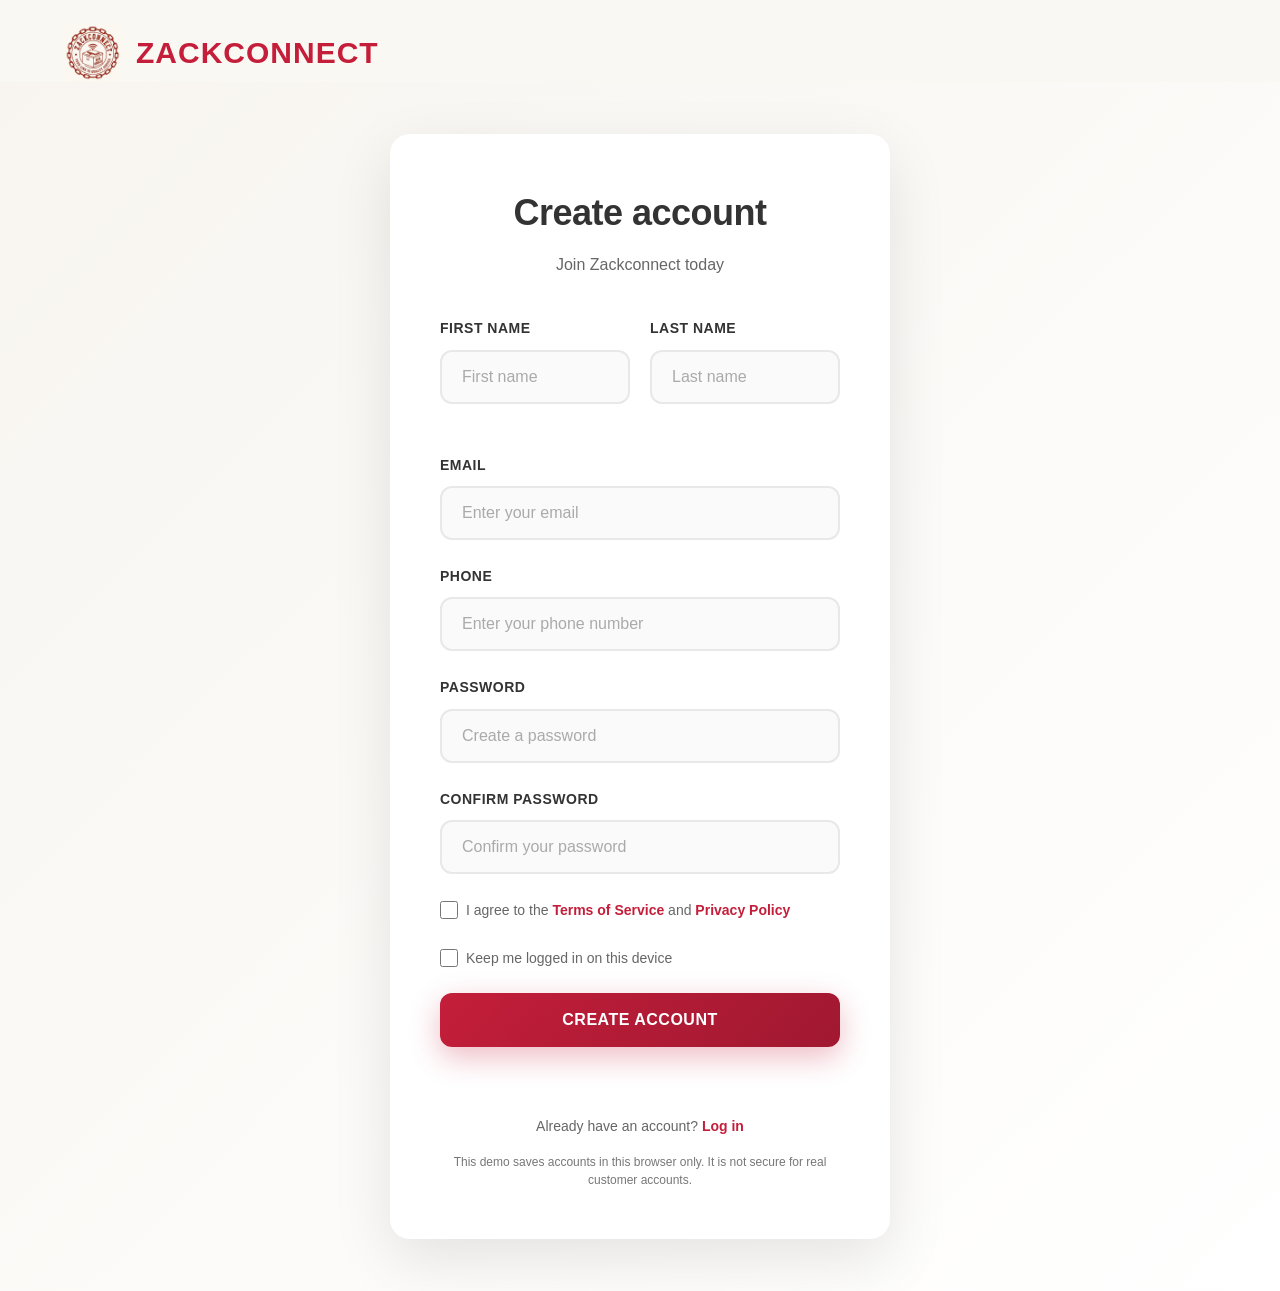
==== admin.html @ a855adfd "first commit" ====
<!DOCTYPE html>
<html lang="en">

<head>
    <meta charset="UTF-8">
    <meta name="viewport" content="width=device-width, initial-scale=1.0">
    <title>Admin - Zackconnect</title>
    <link rel="stylesheet" href="style.css">
</head>

<body>
    <!-- Navigation -->
    <nav class="navbar">
        <div class="nav-container">
            <div class="logo">
                <img src="images/logo.png" alt="Zackconnect Logo" class="logo-image">
                <span class="logo-text">ZACKCONNECT</span>
            </div>
            <ul class="nav-links">
                <li><a href="index.html">Home</a></li>
                <li><a href="software.html">Software</a></li>
                <li><a href="car-import.html">Car Import</a></li>
                <li><a href="data-bundels.html">Data Bundles</a></li>
                <li><a href="bajaj.html">Bajaj Tricycles</a></li>
                <li><a href="login.html?return=admin.html" class="nav-auth-link">Log in</a></li>
            </ul>
        </div>
    </nav>

    <!-- Admin Hero Section -->
    <section class="admin-hero">
        <div class="container">
            <p class="admin-category">ADMIN DASHBOARD</p>
            <h1 class="admin-title">Welcome back</h1>
            <p class="admin-description">Manage your enquiries, orders, and services.</p>
        </div>
    </section>

    <!-- Stats Section -->
    <section class="admin-stats-section">
        <div class="container">
            <div class="stats-grid">
                <div class="stat-card">
                    <div class="stat-icon">📧</div>
                    <div class="stat-info">
                        <h3 class="stat-number" id="newEnquiriesCount">0</h3>
                        <p class="stat-label">New Enquiries</p>
                    </div>
                </div>
                <div class="stat-card">
                    <div class="stat-icon">📦</div>
                    <div class="stat-info">
                        <h3 class="stat-number">156</h3>
                        <p class="stat-label">Total Orders</p>
                    </div>
                </div>
                <div class="stat-card">
                    <div class="stat-icon">💰</div>
                    <div class="stat-info">
                        <h3 class="stat-number">GH¢ 45,200</h3>
                        <p class="stat-label">Revenue</p>
                    </div>
                </div>
                <div class="stat-card">
                    <div class="stat-icon">⭐</div>
                    <div class="stat-info">
                        <h3 class="stat-number">4.8</h3>
                        <p class="stat-label">Rating</p>
                    </div>
                </div>
            </div>
        </div>
    </section>

    <!-- Recent Enquiries Section -->
    <section class="admin-enquiries-section">
        <div class="container">
            <h2 class="admin-section-title">Recent Enquiries</h2>
            <div class="enquiries-table">
                <div class="table-header">
                    <div class="table-cell">Name</div>
                    <div class="table-cell">Contact</div>
                    <div class="table-cell">Service</div>
                    <div class="table-cell">Message</div>
                    <div class="table-cell">Status</div>
                    <div class="table-cell">Date</div>
                    <div class="table-cell">Action</div>
                </div>
                <div id="adminEnquiriesList"></div>
            </div>
        </div>
    </section>

    <section class="admin-catalog-section">
        <div class="container">
            <h2 class="admin-section-title">Manage data bundles</h2>
            <p class="admin-catalog-description">Set a price for an existing bundle or add a bundle for another network or size. Changes update the Data Bundles page in this browser; keep both pages on the same site address.</p>
            <form class="admin-catalog-form" id="bundleAdminForm">
                <input type="hidden" id="bundleAdminId">
                <label>
                    Network
                    <select id="bundleAdminNetwork" required>
                        <option value="MTN">MTN</option>
                        <option value="TELECEL">TELECEL</option>
                        <option value="AIRTELTIGO">AIRTELTIGO</option>
                        <option value="AFA REG.">AFA REG.</option>
                    </select>
                </label>
                <label>
                    Bundle size
                    <input id="bundleAdminSize" type="text" placeholder="e.g. 5GB" required>
                </label>
                <label>
                    Price (GH¢)
                    <input id="bundleAdminPrice" type="number" min="0.01" step="0.01" placeholder="e.g. 25.00" required>
                </label>
                <label>
                    Validity
                    <input id="bundleAdminValidity" type="text" value="No-Expiry" required>
                </label>
                <div class="admin-form-actions">
                    <button class="action-button" type="submit">Save bundle</button>
                    <button class="admin-cancel-button hidden" id="bundleAdminCancel" type="button">Cancel edit</button>
                </div>
            </form>
            <p class="admin-catalog-status" id="bundleAdminStatus" aria-live="polite"></p>
            <div class="admin-catalog-list" id="bundleAdminList"></div>
        </div>
    </section>

    <section class="admin-catalog-section">
        <div class="container">
            <h2 class="admin-section-title">Manage cars</h2>
            <p class="admin-catalog-description">Add vehicles with their specifications. Changes update the Car Import page in this browser; keep both pages on the same site address.</p>
            <form class="admin-catalog-form car-admin-form" id="carAdminForm">
                <input type="hidden" id="carAdminId">
                <label>
                    Vehicle name
                    <input id="carAdminName" type="text" placeholder="e.g. Toyota Camry 2024" required>
                </label>
                <label>
                    Price
                    <input id="carAdminPrice" type="text" placeholder="e.g. $25,000" required>
                </label>
                <label>
                    Condition
                    <select id="carAdminCondition" required>
                        <option value="New">New</option>
                        <option value="Used">Used</option>
                    </select>
                </label>
                <label>
                    Transmission
                    <input id="carAdminTransmission" type="text" placeholder="e.g. Automatic" required>
                </label>
                <label>
                    Engine
                    <input id="carAdminEngine" type="text" placeholder="e.g. 2.5L" required>
                </label>
                <label>
                    Mileage
                    <input id="carAdminMileage" type="text" placeholder="e.g. 12,000 km">
                </label>
                <label>
                    Color
                    <input id="carAdminColor" type="text" placeholder="e.g. Silver">
                </label>
                <label>
                    Image URL (optional)
                    <input id="carAdminImage" type="url" placeholder="https://example.com/car.jpg">
                </label>
                <label>
                    Upload car photo (optional)
                    <input id="carAdminPhotoFile" type="file" accept="image/*">
                </label>
                <label>
                    Upload car videos (optional)
                    <input id="carAdminVideoFiles" type="file" accept="video/*" multiple>
                </label>
                <label class="admin-form-wide">
                    Additional specifications
                    <textarea id="carAdminDescription" rows="3" placeholder="Trim, drivetrain, features, or other details"></textarea>
                </label>
                <div class="admin-form-actions admin-form-wide">
                    <button class="action-button" type="submit">Save car</button>
                    <button class="admin-cancel-button hidden" id="carAdminCancel" type="button">Cancel edit</button>
                </div>
            </form>
            <p class="admin-catalog-status" id="carAdminStatus" aria-live="polite"></p>
            <div class="admin-catalog-list" id="carAdminList"></div>
        </div>
    </section>

    <section class="admin-catalog-section">
        <div class="container">
            <h2 class="admin-section-title">Manage tricycles</h2>
            <p class="admin-catalog-description">Add tricycles with photos and videos. Changes update the Bajaj Tricycles page in this browser; keep both pages on the same site address.</p>
            <form class="admin-catalog-form car-admin-form" id="tricycleAdminForm">
                <input type="hidden" id="tricycleAdminId">
                <label>
                    Tricycle name
                    <input id="tricycleAdminName" type="text" placeholder="e.g. Bajaj RE Passenger Tricycle" required>
                </label>
                <label>
                    Price
                    <input id="tricycleAdminPrice" type="text" placeholder="e.g. GHC 42,000" required>
                </label>
                <label>
                    Condition
                    <select id="tricycleAdminCondition" required>
                        <option value="New">New</option>
                        <option value="Used">Used</option>
                    </select>
                </label>
                <label>
                    Year
                    <input id="tricycleAdminYear" type="text" placeholder="e.g. 2025" required>
                </label>
                <label class="admin-form-wide">
                    Description / specifications
                    <textarea id="tricycleAdminDescription" rows="3" placeholder="Seats, engine, condition, or other details" required></textarea>
                </label>
                <label>
                    Photo URL (optional)
                    <input id="tricycleAdminImage" type="url" placeholder="https://example.com/tricycle.jpg">
                </label>
                <label>
                    Upload tricycle photo (optional)
                    <input id="tricycleAdminPhotoFile" type="file" accept="image/*">
                </label>
                <label>
                    Upload tricycle videos (optional)
                    <input id="tricycleAdminVideoFiles" type="file" accept="video/*" multiple>
                </label>
                <div class="admin-form-actions admin-form-wide">
                    <button class="action-button" type="submit">Save tricycle</button>
                    <button class="admin-cancel-button hidden" id="tricycleAdminCancel" type="button">Cancel edit</button>
                </div>
            </form>
            <p class="admin-catalog-status" id="tricycleAdminStatus" aria-live="polite"></p>
            <div class="admin-catalog-list" id="tricycleAdminList"></div>
        </div>
    </section>

    <!-- Quick Actions Section -->
    <section class="admin-actions-section">
        <div class="container">
            <h2 class="admin-section-title">Quick Actions</h2>
            <div class="actions-grid">
                <button class="action-card">
                    <span class="action-icon">➕</span>
                    <span class="action-label">Add New Service</span>
                </button>
                <button class="action-card">
                    <span class="action-icon">📊</span>
                    <span class="action-label">View Reports</span>
                </button>
                <button class="action-card">
                    <span class="action-icon">⚙️</span>
                    <span class="action-label">Settings</span>
                </button>
                <button class="action-card">
                    <span class="action-icon">👥</span>
                    <span class="action-label">Manage Users</span>
                </button>
            </div>
        </div>
    </section>

    <!-- Footer -->
    <footer class="footer">
        <div class="container">
            <div class="footer-simple">
                <div class="footer-brand">
                    <span class="logo-text">ZACKCONNECT</span>
                    <p class="footer-tagline">Your link to quality service</p>
                </div>
                <div class="footer-actions">
                    <a href="enquire.html" class="footer-link">Enquire</a>
                </div>
            </div>
        </div>
    </footer>

    <script src="script.js"></script>
</body>

</html>
---- style.css ----
/* Reset and Base Styles */
* {
    margin: 0;
    padding: 0;
    box-sizing: border-box;
}

body {
    font-family: 'Segoe UI', Tahoma, Geneva, Verdana, sans-serif;
    line-height: 1.6;
    color: #333;
    background-color: #faf8f2;
}

.container {
    max-width: 1200px;
    margin: 0 auto;
    padding: 0 20px;
}

/* Navigation */
.navbar {
    background-color: rgba(255, 255, 255, 0.97);
    border-bottom: 1px solid rgba(61, 41, 20, 0.1);
    box-shadow: 0 6px 24px rgba(32, 24, 18, 0.08);
    position: sticky;
    top: 0;
    z-index: 1000;
    backdrop-filter: blur(14px);
}

.nav-container {
    max-width: 1200px;
    margin: 0 auto;
    padding: 12px 20px;
    display: flex;
    justify-content: space-between;
    gap: 24px;
    align-items: center;
}

.logo {
    display: flex;
    align-items: center;
    gap: 15px;
}

.logo-image {
    width: 35px;
    height: 35px;
    object-fit: contain;
}

.logo-text {
    font-size: 24px;
    font-weight: bold;
    color: #c41e3a;
    letter-spacing: 1px;
}

.nav-links {
    display: flex;
    list-style: none;
    gap: 8px;
    align-items: center;
}

.nav-links a {
    display: inline-flex;
    min-height: 42px;
    align-items: center;
    justify-content: center;
    padding: 0 13px;
    border-radius: 999px;
    text-decoration: none;
    color: #514940;
    font-weight: 500;
    white-space: nowrap;
    transition: color 0.2s ease, background-color 0.2s ease, transform 0.2s ease;
}

.nav-links a:hover {
    color: #c41e3a;
    background-color: rgba(196, 30, 58, 0.08);
}

.nav-links a:focus-visible {
    outline: 3px solid rgba(196, 30, 58, 0.35);
    outline-offset: 2px;
}

.nav-links .active {
    color: #a01830;
    background-color: rgba(196, 30, 58, 0.1);
    font-weight: 700;
}

.nav-links .nav-auth-link {
    min-width: 92px;
    color: #fff;
    background-color: #c41e3a;
    font-weight: 700;
    box-shadow: 0 5px 14px rgba(196, 30, 58, 0.2);
}

.nav-links .nav-auth-link:hover {
    color: #fff;
    background-color: #a01830;
    transform: translateY(-1px);
}

.hamburger {
    display: none;
    width: 44px;
    height: 44px;
    flex: 0 0 44px;
    flex-direction: column;
    align-items: center;
    justify-content: center;
    gap: 5px;
    border: 1px solid rgba(61, 41, 20, 0.14);
    border-radius: 12px;
    background-color: #fff;
    cursor: pointer;
}

.hamburger span {
    width: 20px;
    height: 2px;
    border-radius: 2px;
    background-color: #c41e3a;
    transition: transform 0.2s ease, opacity 0.2s ease;
}

.hamburger:hover {
    background-color: #faf5f2;
}

.hamburger:focus-visible {
    outline: 3px solid rgba(196, 30, 58, 0.35);
    outline-offset: 2px;
}

/* Hero Section */
.hero {
    position: relative;
    overflow: hidden;
    background: transparent;
    padding: 80px 20px;
    min-height: 80vh;
    display: flex;
    align-items: center;
}

.hero::before {
    position: absolute;
    z-index: 1;
    inset: 0;
    background: linear-gradient(90deg, rgba(8, 12, 20, 0.84) 0%, rgba(8, 12, 20, 0.7) 48%, rgba(8, 12, 20, 0.28) 100%);
    content: "";
    pointer-events: none;
}

.hero-video-background {
    position: absolute;
    z-index: 0;
    inset: 0;
    overflow: hidden;
    pointer-events: none;
}

.hero-video-background video {
    display: block;
    width: 100%;
    height: 100%;
    object-fit: cover;
}

.hero .aura-layer-1,
.hero .aura-layer-2 {
    position: absolute;
    inset: 0;
    transform: translateZ(0);
    will-change: transform;
    pointer-events: none;
}

.hero .aura-layer-1 {
    background: conic-gradient(from 180deg at 50% 60%, #f43f5e, #f59e0b, #10b981, #3b82f6, #8b5cf6, #ec4899, #f43f5e);
    mix-blend-mode: multiply;
    filter: blur(200px);
}

.hero .aura-layer-2 {
    background: radial-gradient(circle at 50% 50%, rgba(255, 255, 255, 0.8) 0%, transparent 60%);
    mix-blend-mode: multiply;
    filter: blur(100px);
}

.hero-container {
    position: relative;
    z-index: 2;
    width: 100%;
    max-width: 1200px;
    margin: 0 auto;
    display: flex;
    justify-content: flex-start;
    align-items: center;
    gap: 0;
}

.hero-content {
    flex: 0 1 660px;
    width: 100%;
    max-width: 660px;
    padding: 8px 0;
    text-align: left;
}

.hero-subtitle {
    font-size: 14px;
    font-weight: 800;
    letter-spacing: 2px;
    color: #fff;
    margin-bottom: 20px;
    text-transform: uppercase;
    text-shadow: 0 2px 8px rgba(0, 0, 0, 0.9);
}

.hero-title {
    font-size: 56px;
    font-weight: bold;
    line-height: 1.2;
    margin-bottom: 25px;
    color: #fff;
    text-shadow: 0 3px 16px rgba(0, 0, 0, 0.9);
}

.hero-title .highlight {
    color: #ffe082;
}

.hero-description {
    font-size: 18px;
    color: #fff;
    font-weight: 500;
    margin-bottom: 35px;
    line-height: 1.8;
    text-shadow: 0 2px 10px rgba(0, 0, 0, 0.95);
}

.hero-buttons {
    display: flex;
    gap: 20px;
}

.btn-primary,
.btn-secondary {
    display: inline-flex;
    align-items: center;
    justify-content: center;
    text-decoration: none;
    line-height: 1.2;
}

.btn-primary {
    background-color: #c41e3a;
    color: #fff;
    border: none;
    padding: 15px 35px;
    font-size: 16px;
    font-weight: 600;
    border-radius: 5px;
    cursor: pointer;
    transition: background-color 0.3s ease;
}

.btn-primary:hover {
    background-color: #a01830;
}

.btn-secondary {
    background-color: #fff;
    color: #c41e3a;
    border: 2px solid #c41e3a;
    padding: 15px 35px;
    font-size: 16px;
    font-weight: 600;
    border-radius: 5px;
    cursor: pointer;
    transition: all 0.3s ease;
}

.btn-secondary:hover {
    background-color: #c41e3a;
    color: #fff;
}

/* Services Section */
.services {
    background-color: #fff;
    padding: 100px 20px;
}

.section-title {
    font-size: 42px;
    font-weight: bold;
    text-align: center;
    margin-bottom: 60px;
    color: #333;
}

.services-grid {
    display: grid;
    grid-template-columns: repeat(auto-fit, minmax(250px, 1fr));
    gap: 30px;
    max-width: 1200px;
    margin: 0 auto;
}

.service-card {
    background-color: #f8f5f0;
    padding: 40px 30px;
    border-radius: 10px;
    transition: all 0.3s ease;
    cursor: pointer;
}

.service-card:hover {
    background-color: #fff;
    transform: translateY(-5px);
    box-shadow: 0 10px 30px rgba(196, 30, 58, 0.2);
}

.service-number {
    font-size: 48px;
    font-weight: bold;
    color: #c41e3a;
    opacity: 0.3;
    margin-bottom: 20px;
}

.service-card h3 {
    font-size: 24px;
    margin-bottom: 15px;
    color: #333;
}

.service-card p {
    color: #666;
    line-height: 1.8;
    margin-bottom: 25px;
}

.explore-link {
    color: #c41e3a;
    text-decoration: none;
    font-weight: 600;
    transition: color 0.3s ease;
}

.explore-link:hover {
    color: #a01830;
}

/* Testimonials Section */
.testimonials {
    background-color: #3d2914;
    padding: 100px 20px;
    color: #fff;
}

.testimonials .section-title {
    color: #fff;
}

.testimonials-grid {
    display: grid;
    grid-template-columns: repeat(auto-fit, minmax(280px, 1fr));
    gap: 30px;
    max-width: 1200px;
    margin: 0 auto;
}

.testimonial-card {
    background-color: rgba(255, 255, 255, 0.1);
    padding: 30px;
    border-radius: 10px;
    backdrop-filter: blur(10px);
}

.testimonial-header {
    display: flex;
    align-items: center;
    gap: 15px;
    margin-bottom: 15px;
}

.avatar {
    width: 50px;
    height: 50px;
    background-color: #c41e3a;
    border-radius: 50%;
    display: flex;
    align-items: center;
    justify-content: center;
    color: #fff;
    font-size: 20px;
    font-weight: bold;
}

.testimonial-info {
    display: flex;
    flex-direction: column;
}

.testimonial-name {
    font-weight: 600;
    font-size: 16px;
    margin: 0;
    color: #fff;
}

.testimonial-time {
    font-size: 14px;
    color: #999;
    margin: 0;
}

.stars {
    margin-bottom: 15px;
}

.star {
    color: #ffd700;
    font-size: 18px;
    margin-right: 2px;
}

.testimonial-quote {
    font-size: 15px;
    line-height: 1.6;
    margin: 0;
    color: #fff;
}

/* Call to Action Section */
.call-to-action {
    background-color: #f8f5f0;
    padding: 80px 20px;
    text-align: center;
}

.cta-title {
    font-size: 42px;
    font-weight: bold;
    color: #333;
    margin-bottom: 15px;
}

.cta-subtitle {
    font-size: 18px;
    color: #666;
    margin-bottom: 30px;
    max-width: 600px;
    margin-left: auto;
    margin-right: auto;
}

.cta-button {
    display: inline-flex;
    align-items: center;
    justify-content: center;
    background-color: #c41e3a;
    color: #fff;
    border: none;
    padding: 15px 40px;
    font-size: 16px;
    font-weight: 600;
    border-radius: 5px;
    cursor: pointer;
    transition: background-color 0.3s ease;
    text-decoration: none;
}

.cta-button:hover {
    background-color: #a01830;
}

/* Software Page Styles */
.software-hero {
    background-color: #f8f5f0;
    padding: 120px 20px 80px;
    text-align: center;
}

.software-category {
    font-size: 14px;
    letter-spacing: 2px;
    color: #c41e3a;
    margin-bottom: 20px;
    text-transform: uppercase;
    font-weight: 600;
}

.software-title {
    font-size: 56px;
    font-weight: bold;
    line-height: 1.2;
    margin-bottom: 25px;
    color: #333;
}

.software-description {
    font-size: 18px;
    color: #666;
    max-width: 700px;
    margin: 0 auto;
    line-height: 1.8;
}

.software-features {
    background-color: #fff;
    padding: 100px 20px;
}

.feature-grid {
    display: grid;
    grid-template-columns: repeat(auto-fit, minmax(250px, 1fr));
    gap: 30px;
    max-width: 1200px;
    margin: 0 auto;
}

.feature-card {
    background-color: #f8f5f0;
    padding: 40px 30px;
    border-radius: 10px;
    transition: all 0.3s ease;
    cursor: pointer;
}

.feature-card:hover {
    background-color: #fff;
    transform: translateY(-5px);
    box-shadow: 0 10px 30px rgba(196, 30, 58, 0.2);
}

.feature-card h3 {
    font-size: 24px;
    margin-bottom: 15px;
    color: #333;
}

.feature-card p {
    color: #666;
    line-height: 1.8;
}

.software-cta {
    background-color: #f8f5f0;
    padding: 80px 20px;
    text-align: center;
}

.software-cta-button {
    background-color: #c41e3a;
    color: #fff;
    border: none;
    padding: 18px 50px;
    font-size: 18px;
    font-weight: 600;
    border-radius: 5px;
    cursor: pointer;
    transition: background-color 0.3s ease;
}

.software-cta-button:hover {
    background-color: #a01830;
}

.footer-simple {
    display: flex;
    justify-content: space-between;
    align-items: center;
    padding: 40px 0;
}

.footer-brand {
    display: flex;
    flex-direction: column;
}

.footer-tagline {
    color: #999;
    margin-top: 5px;
    font-size: 14px;
}

.footer-actions {
    display: flex;
    gap: 30px;
}

.footer-link {
    color: #fff;
    text-decoration: none;
    font-weight: 500;
    transition: color 0.3s ease;
}

.footer-link:hover {
    color: #c41e3a;
}

/* Car Import Page Styles */
.car-hero {
    background-color: #f8f5f0;
    padding: 120px 20px 60px;
    text-align: center;
}

.car-category {
    font-size: 14px;
    letter-spacing: 2px;
    color: #c41e3a;
    margin-bottom: 20px;
    text-transform: uppercase;
    font-weight: 600;
}

.car-title {
    font-size: 56px;
    font-weight: bold;
    line-height: 1.2;
    margin-bottom: 25px;
    color: #333;
}

.car-filters {
    background-color: #fff;
    padding: 30px 20px;
    border-bottom: 1px solid #e0e0e0;
}

.filter-buttons {
    display: flex;
    justify-content: center;
    gap: 15px;
    max-width: 1200px;
    margin: 0 auto;
}

.filter-button {
    background-color: #f8f5f0;
    color: #333;
    border: none;
    padding: 12px 30px;
    font-size: 16px;
    font-weight: 500;
    border-radius: 5px;
    cursor: pointer;
    transition: all 0.3s ease;
}

.filter-button:hover,
.filter-button.active {
    background-color: #c41e3a;
    color: #fff;
}

.car-grid-section {
    background-color: #fff;
    padding: 60px 20px;
}

.car-grid {
    display: grid;
    grid-template-columns: repeat(auto-fit, minmax(280px, 1fr));
    gap: 30px;
    max-width: 1200px;
    margin: 0 auto;
}

.car-card {
    background-color: #f8f5f0;
    border-radius: 10px;
    overflow: hidden;
    transition: all 0.3s ease;
    cursor: pointer;
}

.car-card:hover {
    transform: translateY(-5px);
    box-shadow: 0 10px 30px rgba(196, 30, 58, 0.2);
}

.car-image-placeholder {
    background-color: #e0e0e0;
    height: 200px;
    display: flex;
    align-items: center;
    justify-content: center;
    font-size: 24px;
    font-weight: bold;
    color: #999;
}

.car-image-placeholder img,
.tricycle-image-placeholder img {
    display: block;
    width: 100%;
    height: 100%;
    object-fit: cover;
}

.car-card video,
.tricycle-card video {
    display: block;
    width: 100%;
    max-height: 240px;
    background: #111;
}

.car-info {
    padding: 20px;
}

.car-name {
    font-size: 18px;
    font-weight: 600;
    margin-bottom: 10px;
    color: #333;
}

.car-price {
    font-size: 20px;
    font-weight: bold;
    color: #c41e3a;
    margin-bottom: 8px;
}

.car-details {
    font-size: 14px;
    color: #666;
    margin: 0;
}

.car-cta {
    background-color: #f8f5f0;
    padding: 80px 20px;
    text-align: center;
}

.car-cta-button {
    background-color: #c41e3a;
    color: #fff;
    border: none;
    padding: 18px 50px;
    font-size: 18px;
    font-weight: 600;
    border-radius: 5px;
    cursor: pointer;
    transition: background-color 0.3s ease;
}

.car-cta-button:hover {
    background-color: #a01830;
}

/* Bajaj Tricycles Page Styles */
.tricycle-hero {
    background-color: #f8f5f0;
    padding: 120px 20px 60px;
    text-align: center;
}

.tricycle-category {
    font-size: 14px;
    letter-spacing: 2px;
    color: #c41e3a;
    margin-bottom: 20px;
    text-transform: uppercase;
    font-weight: 600;
}

.tricycle-title {
    font-size: 56px;
    font-weight: bold;
    line-height: 1.2;
    margin-bottom: 25px;
    color: #333;
}

.tricycle-filters {
    background-color: #fff;
    padding: 30px 20px;
    border-bottom: 1px solid #e0e0e0;
}

.tricycle-grid-section {
    background-color: #fff;
    padding: 60px 20px;
}

.tricycle-grid {
    display: grid;
    grid-template-columns: repeat(auto-fit, minmax(280px, 1fr));
    gap: 30px;
    max-width: 1200px;
    margin: 0 auto;
}

.tricycle-card {
    background-color: #f8f5f0;
    border-radius: 10px;
    overflow: hidden;
    transition: all 0.3s ease;
    cursor: pointer;
}

.tricycle-card:hover {
    transform: translateY(-5px);
    box-shadow: 0 10px 30px rgba(196, 30, 58, 0.2);
}

.tricycle-image-placeholder {
    background-color: #e0e0e0;
    height: 200px;
    display: flex;
    align-items: center;
    justify-content: center;
    font-size: 24px;
    font-weight: bold;
    color: #999;
}

.tricycle-image-placeholder img {
    height: 200px;
}

.tricycle-info {
    padding: 20px;
}

.tricycle-header {
    display: flex;
    justify-content: space-between;
    align-items: flex-start;
    margin-bottom: 10px;
}

.tricycle-name {
    font-size: 18px;
    font-weight: 600;
    color: #333;
    margin: 0;
    flex: 1;
}

.tricycle-badge {
    font-size: 12px;
    font-weight: 700;
    padding: 4px 10px;
    border-radius: 4px;
    margin-left: 10px;
}

.tricycle-badge.new {
    background-color: #c41e3a;
    color: #fff;
}

.tricycle-badge.used {
    background-color: #666;
    color: #fff;
}

.tricycle-year {
    font-size: 14px;
    color: #999;
    margin: 0 0 10px 0;
}

.tricycle-description {
    font-size: 15px;
    color: #666;
    line-height: 1.5;
    margin: 0 0 15px 0;
}

.tricycle-footer {
    display: flex;
    justify-content: space-between;
    align-items: center;
    padding-top: 15px;
    border-top: 1px solid #e0e0e0;
}

.tricycle-price {
    font-size: 20px;
    font-weight: bold;
    color: #c41e3a;
    margin: 0;
}

.tricycle-enquire {
    color: #c41e3a;
    text-decoration: none;
    font-weight: 600;
    font-size: 14px;
    transition: color 0.3s ease;
}

.tricycle-enquire:hover {
    color: #a01830;
}

.tricycle-cta {
    background-color: #f8f5f0;
    padding: 80px 20px;
    text-align: center;
}

.tricycle-cta-button {
    background-color: #c41e3a;
    color: #fff;
    border: none;
    padding: 18px 50px;
    font-size: 18px;
    font-weight: 600;
    border-radius: 5px;
    cursor: pointer;
    transition: background-color 0.3s ease;
}

.tricycle-cta-button:hover {
    background-color: #a01830;
}

/* Enquire Page Styles */
.enquire-hero {
    background: linear-gradient(135deg, #f8f5f0 0%, #fff 100%);
    padding: 120px 20px 80px;
    text-align: center;
}

.enquire-category {
    font-size: 14px;
    letter-spacing: 3px;
    color: #c41e3a;
    margin-bottom: 20px;
    text-transform: uppercase;
    font-weight: 700;
}

.enquire-title {
    font-size: 64px;
    font-weight: 800;
    line-height: 1.1;
    margin-bottom: 25px;
    color: #333;
    letter-spacing: -1px;
}

.enquire-description {
    font-size: 18px;
    color: #666;
    max-width: 600px;
    margin: 0 auto;
    line-height: 1.8;
}

.enquire-form-section {
    background-color: #fff;
    padding: 100px 20px;
}

.enquire-form {
    max-width: 700px;
    margin: 0 auto;
    background-color: #fff;
    border-radius: 20px;
    box-shadow: 0 20px 60px rgba(0, 0, 0, 0.08);
    padding: 50px;
}

.form-row {
    display: grid;
    grid-template-columns: 1fr 1fr;
    gap: 25px;
    margin-bottom: 25px;
}

.form-group {
    margin-bottom: 30px;
}

.form-group label {
    display: block;
    font-size: 14px;
    font-weight: 700;
    color: #333;
    margin-bottom: 10px;
    letter-spacing: 0.5px;
    text-transform: uppercase;
}

.form-group input,
.form-group select,
.form-group textarea {
    width: 100%;
    padding: 16px 20px;
    font-size: 16px;
    border: 2px solid #e8e8e8;
    border-radius: 12px;
    outline: none;
    transition: all 0.3s ease;
    font-family: inherit;
    background-color: #fafafa;
}

.form-group input:focus,
.form-group select:focus,
.form-group textarea:focus {
    border-color: #c41e3a;
    background-color: #fff;
    box-shadow: 0 0 0 4px rgba(196, 30, 58, 0.1);
}

.form-group input::placeholder,
.form-group textarea::placeholder {
    color: #aaa;
}

.form-group select {
    cursor: pointer;
    appearance: none;
    background-image: url("data:image/svg+xml,%3Csvg xmlns='http://www.w3.org/2000/svg' width='12' height='12' viewBox='0 0 12 12'%3E%3Cpath fill='%23666' d='M6 9L1 4h10z'/%3E%3C/svg%3E");
    background-repeat: no-repeat;
    background-position: right 20px center;
    padding-right: 50px;
}

.form-group textarea {
    resize: vertical;
    min-height: 150px;
}

.enquire-submit-button {
    background: linear-gradient(135deg, #c41e3a 0%, #a01830 100%);
    color: #fff;
    border: none;
    padding: 18px 50px;
    font-size: 16px;
    font-weight: 700;
    border-radius: 12px;
    cursor: pointer;
    transition: all 0.3s ease;
    width: 100%;
    letter-spacing: 0.5px;
    text-transform: uppercase;
    box-shadow: 0 10px 30px rgba(196, 30, 58, 0.3);
}

.enquire-submit-button:hover {
    transform: translateY(-2px);
    box-shadow: 0 15px 40px rgba(196, 30, 58, 0.4);
}

.enquire-submit-button:active {
    transform: translateY(0);
}

.enquiry-submit-status {
    min-height: 24px;
    margin: 14px 0 0;
    color: #187647;
    font-weight: 600;
}

.enquiry-submit-status.error {
    color: #a01830;
}

/* Admin Page Styles */
.admin-hero {
    background: linear-gradient(135deg, #2a1d0e 0%, #3d2914 100%);
    padding: 120px 20px 80px;
    text-align: center;
}

.admin-category {
    font-size: 14px;
    letter-spacing: 3px;
    color: #c41e3a;
    margin-bottom: 20px;
    text-transform: uppercase;
    font-weight: 700;
}

.admin-title {
    font-size: 56px;
    font-weight: 800;
    line-height: 1.1;
    margin-bottom: 20px;
    color: #fff;
    letter-spacing: -1px;
}

.admin-description {
    font-size: 18px;
    color: #ccc;
    max-width: 600px;
    margin: 0 auto;
    line-height: 1.8;
}

.admin-stats-section {
    background-color: #f8f5f0;
    padding: 60px 20px;
}

.stats-grid {
    display: grid;
    grid-template-columns: repeat(auto-fit, minmax(250px, 1fr));
    gap: 25px;
    max-width: 1200px;
    margin: 0 auto;
}

.stat-card {
    background-color: #fff;
    border-radius: 16px;
    padding: 30px;
    display: flex;
    align-items: center;
    gap: 20px;
    box-shadow: 0 4px 20px rgba(0, 0, 0, 0.05);
    transition: transform 0.3s ease, box-shadow 0.3s ease;
}

.stat-card:hover {
    transform: translateY(-5px);
    box-shadow: 0 8px 30px rgba(0, 0, 0, 0.1);
}

.stat-icon {
    font-size: 40px;
}

.stat-info h3 {
    font-size: 32px;
    font-weight: 800;
    color: #333;
    margin: 0 0 5px 0;
}

.stat-info p {
    font-size: 14px;
    color: #666;
    margin: 0;
    font-weight: 600;
    text-transform: uppercase;
    letter-spacing: 0.5px;
}

.admin-enquiries-section {
    background-color: #fff;
    padding: 60px 20px;
}

.admin-section-title {
    font-size: 32px;
    font-weight: 700;
    color: #333;
    margin-bottom: 30px;
}

.enquiries-table {
    max-width: 1200px;
    margin: 0 auto;
    background-color: #fff;
    border-radius: 12px;
    overflow: hidden;
    box-shadow: 0 4px 20px rgba(0, 0, 0, 0.05);
}

.table-header {
    display: grid;
    grid-template-columns: 1fr 1.5fr 1fr 1.7fr 0.9fr 0.9fr 1fr;
    gap: 20px;
    padding: 20px 30px;
    background-color: #f8f5f0;
    font-weight: 700;
    font-size: 14px;
    color: #333;
    text-transform: uppercase;
    letter-spacing: 0.5px;
}

.table-row {
    display: grid;
    grid-template-columns: 1fr 1.5fr 1fr 1.7fr 0.9fr 0.9fr 1fr;
    gap: 20px;
    padding: 20px 30px;
    border-bottom: 1px solid #e8e8e8;
    align-items: center;
    transition: background-color 0.3s ease;
}

.table-row:hover {
    background-color: #fafafa;
}

.table-cell {
    font-size: 14px;
    color: #333;
    min-width: 0;
    overflow-wrap: anywhere;
}

.enquiry-message-cell {
    max-height: 4.5em;
    overflow: auto;
}

.admin-empty-enquiries {
    padding: 24px 30px;
    color: #666;
}

.status-badge {
    padding: 6px 12px;
    border-radius: 20px;
    font-size: 12px;
    font-weight: 700;
    text-transform: uppercase;
}

.status-badge.pending {
    background-color: #fff3cd;
    color: #856404;
}

.status-badge.completed {
    background-color: #d4edda;
    color: #155724;
}

.status-badge.in-progress {
    background-color: #cce5ff;
    color: #004085;
}

.action-button {
    background-color: #c41e3a;
    color: #fff;
    border: none;
    padding: 8px 20px;
    border-radius: 6px;
    font-size: 13px;
    font-weight: 600;
    cursor: pointer;
    transition: background-color 0.3s ease;
}

.action-button:hover {
    background-color: #a01830;
}

.admin-actions-section {
    background-color: #f8f5f0;
    padding: 60px 20px;
}

.actions-grid {
    display: grid;
    grid-template-columns: repeat(auto-fit, minmax(200px, 1fr));
    gap: 20px;
    max-width: 1200px;
    margin: 0 auto;
}

.action-card {
    background-color: #fff;
    border: 2px solid #e8e8e8;
    border-radius: 12px;
    padding: 30px;
    display: flex;
    flex-direction: column;
    align-items: center;
    gap: 15px;
    cursor: pointer;
    transition: all 0.3s ease;
}

.action-card:hover {
    border-color: #c41e3a;
    transform: translateY(-3px);
    box-shadow: 0 8px 25px rgba(196, 30, 58, 0.15);
}

.action-icon {
    font-size: 32px;
}

.action-label {
    font-size: 16px;
    font-weight: 600;
    color: #333;
}

/* Auth Pages Styles (Login & Signup) */
.auth-brand {
    display: flex;
    align-items: center;
    justify-content: flex-start;
    gap: 14px;
    padding: 24px 5vw 0;
    color: #c41e3a;
    font-size: 30px;
    font-weight: 800;
    letter-spacing: 1px;
}

.auth-brand img {
    width: 58px;
    height: 58px;
    object-fit: contain;
}

.auth-section {
    background: linear-gradient(135deg, #f8f5f0 0%, #fff 100%);
    padding: 52px 20px;
    min-height: calc(100vh - 200px);
    display: flex;
    align-items: center;
}

@media (min-width: 969px) {
    .hero .aura-layer-1 {
        filter: blur(260px);
    }

    .hero .aura-layer-2 {
        filter: blur(144px);
    }
}

@media (min-width: 969px) and (max-width: 1100px) {
    .nav-links {
        gap: 12px;
    }

    .nav-links a {
        font-size: 14px;
        white-space: nowrap;
    }

}

.auth-section > .container {
    width: 100%;
    display: flex;
    justify-content: center;
}

.auth-card {
    width: 100%;
    max-width: 500px;
    margin: 0 auto;
    background-color: #fff;
    border-radius: 20px;
    box-shadow: 0 20px 60px rgba(0, 0, 0, 0.1);
    padding: 50px;
}

.auth-header {
    text-align: center;
    margin-bottom: 40px;
}

.auth-title {
    font-size: 36px;
    font-weight: 800;
    color: #333;
    margin-bottom: 10px;
    letter-spacing: -0.5px;
}

.auth-subtitle {
    font-size: 16px;
    color: #666;
    margin: 0;
}

.auth-form {
    margin-bottom: 30px;
}

.auth-form .form-row {
    display: grid;
    grid-template-columns: 1fr 1fr;
    gap: 20px;
    margin-bottom: 25px;
}

.auth-form .form-group {
    margin-bottom: 25px;
}

.auth-form .form-group label {
    display: block;
    font-size: 14px;
    font-weight: 700;
    color: #333;
    margin-bottom: 10px;
    letter-spacing: 0.5px;
    text-transform: uppercase;
}

.auth-form .form-group input {
    width: 100%;
    padding: 16px 20px;
    font-size: 16px;
    border: 2px solid #e8e8e8;
    border-radius: 12px;
    outline: none;
    transition: all 0.3s ease;
    font-family: inherit;
    background-color: #fafafa;
}

.auth-form .form-group input:focus {
    border-color: #c41e3a;
    background-color: #fff;
    box-shadow: 0 0 0 4px rgba(196, 30, 58, 0.1);
}

.auth-form .form-group input::placeholder {
    color: #aaa;
}

.form-options {
    display: flex;
    justify-content: space-between;
    align-items: center;
    margin-bottom: 25px;
}

.checkbox-label {
    display: flex;
    align-items: center;
    gap: 8px;
    font-size: 14px;
    color: #666;
    cursor: pointer;
}

.checkbox-label input[type="checkbox"] {
    width: 18px;
    height: 18px;
    cursor: pointer;
}

.forgot-password {
    color: #c41e3a;
    text-decoration: none;
    font-size: 14px;
    font-weight: 600;
    transition: color 0.3s ease;
}

.forgot-password:hover {
    color: #a01830;
}

.auth-submit-button {
    background: linear-gradient(135deg, #c41e3a 0%, #a01830 100%);
    color: #fff;
    border: none;
    padding: 18px 50px;
    font-size: 16px;
    font-weight: 700;
    border-radius: 12px;
    cursor: pointer;
    transition: all 0.3s ease;
    width: 100%;
    letter-spacing: 0.5px;
    text-transform: uppercase;
    box-shadow: 0 10px 30px rgba(196, 30, 58, 0.3);
}

.auth-submit-button:hover {
    transform: translateY(-2px);
    box-shadow: 0 15px 40px rgba(196, 30, 58, 0.4);
}

.auth-submit-button:active {
    transform: translateY(0);
}

.auth-divider {
    display: flex;
    align-items: center;
    margin: 30px 0;
    color: #999;
    font-size: 14px;
}

.auth-divider::before,
.auth-divider::after {
    content: '';
    flex: 1;
    height: 1px;
    background-color: #e8e8e8;
}

.auth-divider span {
    padding: 0 20px;
}

.auth-social {
    display: flex;
    flex-direction: column;
    gap: 15px;
    margin-bottom: 30px;
}

.social-button {
    display: flex;
    align-items: center;
    justify-content: center;
    gap: 12px;
    padding: 14px 20px;
    border: 2px solid #e8e8e8;
    border-radius: 12px;
    background-color: #fff;
    cursor: pointer;
    transition: all 0.3s ease;
    font-size: 15px;
    font-weight: 600;
    color: #333;
}

.social-button:hover {
    border-color: #c41e3a;
    background-color: #fafafa;
}

.social-icon {
    font-size: 20px;
    font-weight: 800;
}

.social-button.google .social-icon {
    color: #4285f4;
}

.social-button.facebook .social-icon {
    color: #1877f2;
}

.auth-footer {
    text-align: center;
    font-size: 14px;
    color: #666;
}

.auth-status {
    min-height: 24px;
    margin: 14px 0 0;
    color: #a01830;
    font-weight: 600;
}

.auth-storage-note {
    margin-top: 16px;
    color: #777;
    font-size: 12px;
    line-height: 1.5;
}

.auth-remember-option {
    margin: 0 0 24px;
}

.auth-link {
    color: #c41e3a;
    text-decoration: none;
    font-weight: 700;
    transition: color 0.3s ease;
}

.auth-link:hover {
    color: #a01830;
}

/* Data Bundles Page Styles */
.data-hero {
    background-color: #f8f5f0;
    padding: 120px 20px 100px;
    text-align: center;
}

.data-category {
    font-size: 14px;
    letter-spacing: 2px;
    color: #c41e3a;
    margin-bottom: 20px;
    text-transform: uppercase;
    font-weight: 600;
}

.data-title {
    font-size: 48px;
    font-weight: bold;
    line-height: 1.3;
    margin-bottom: 25px;
    color: #333;
    max-width: 900px;
    margin-left: auto;
    margin-right: auto;
}

.data-description {
    font-size: 18px;
    color: #666;
    max-width: 700px;
    margin: 0 auto 40px;
    line-height: 1.8;
}

.data-buttons {
    display: flex;
    justify-content: center;
    gap: 20px;
    margin-bottom: 40px;
}

.data-button-primary {
    background-color: #ffd700;
    color: #333;
    border: none;
    padding: 16px 40px;
    font-size: 16px;
    font-weight: 600;
    border-radius: 5px;
    cursor: pointer;
    transition: background-color 0.3s ease;
}

.data-button-primary:hover {
    background-color: #e6c200;
}

.data-button-secondary {
    background-color: transparent;
    color: #333;
    border: 2px solid #333;
    padding: 16px 40px;
    font-size: 16px;
    font-weight: 600;
    border-radius: 5px;
    cursor: pointer;
    transition: all 0.3s ease;
}

.data-button-secondary:hover {
    background-color: #333;
    color: #fff;
}

.promo-section {
    margin-bottom: 40px;
}

.promo-text {
    font-size: 16px;
    color: #666;
    margin-bottom: 15px;
}

.promo-input-group {
    display: flex;
    justify-content: center;
    gap: 10px;
    max-width: 400px;
    margin: 0 auto;
}

.promo-input {
    flex: 1;
    padding: 12px 20px;
    font-size: 16px;
    border: 1px solid #ddd;
    border-radius: 5px;
    outline: none;
}

.promo-input:focus {
    border-color: #c41e3a;
}

.promo-button {
    background-color: #c41e3a;
    color: #fff;
    border: none;
    padding: 12px 25px;
    font-size: 16px;
    font-weight: 600;
    border-radius: 5px;
    cursor: pointer;
    transition: background-color 0.3s ease;
}

.promo-button:hover {
    background-color: #a01830;
}

.whatsapp-button {
    background-color: #25d366;
    color: #fff;
    border: none;
    padding: 14px 35px;
    font-size: 16px;
    font-weight: 600;
    border-radius: 5px;
    cursor: pointer;
    transition: background-color 0.3s ease;
}

.whatsapp-button:hover {
    background-color: #20bd5a;
}

.bundle-hero {
    padding: 78px 20px 24px;
    color: #fff;
    background:
        radial-gradient(ellipse at 92% 8%, rgba(189, 155, 0, 0.24), transparent 28%),
        linear-gradient(110deg, #050505 0%, #050505 72%, #151200 100%);
}

.bundle-hero-container {
    max-width: 1280px;
    margin: 0 auto;
}

.bundle-hero-title {
    max-width: 1020px;
    margin: 0 0 20px;
    font-size: clamp(2.6rem, 4.2vw, 3.7rem);
    font-weight: 850;
    letter-spacing: -0.045em;
    line-height: 1.08;
    color: #fff;
}

.bundle-highlight-mtn {
    color: #ffcf00;
}

.bundle-highlight-telecel {
    color: #ed1c2e;
}

.bundle-highlight-airtel {
    color: #08b7e5;
}

.bundle-hero-description {
    margin: 0 0 28px;
    color: #aaa;
    font-size: 1.1rem;
    font-weight: 600;
    line-height: 1.55;
}

.bundle-hero-actions {
    display: flex;
    flex-wrap: wrap;
    gap: 12px;
    margin-bottom: 24px;
}

.bundle-hero-button {
    display: inline-flex;
    min-height: 50px;
    align-items: center;
    justify-content: center;
    padding: 0 30px;
    border-radius: 20px;
    font-size: 1rem;
    font-weight: 800;
    text-decoration: none;
    transition: transform 0.2s ease, background-color 0.2s ease;
}

.bundle-hero-button:hover {
    transform: translateY(-2px);
}

.bundle-hero-button.primary {
    background: #ffcf00;
    color: #111;
}

.bundle-hero-button.primary:hover {
    background: #f0c300;
}

.bundle-hero-button.secondary {
    border: 2px solid #bbb;
    color: #fff;
}

.bundle-hero-button.secondary:hover {
    background: rgba(255, 255, 255, 0.1);
}

.bundle-promo {
    display: flex;
    max-width: 620px;
    min-height: 82px;
    align-items: center;
    justify-content: space-between;
    gap: 20px;
    padding: 14px 18px;
    border: 1px solid rgba(255, 255, 255, 0.12);
    border-radius: 22px;
    background: rgba(0, 0, 0, 0.35);
}

.bundle-promo-copy {
    display: grid;
    gap: 5px;
    min-width: 0;
}

.bundle-promo-copy strong {
    color: #fff;
    font-size: 0.95rem;
}

.bundle-promo-icon {
    margin-right: 5px;
    color: #ffcf00;
}

.bundle-promo-copy > span {
    color: #777;
    font-size: 0.9rem;
}

.bundle-promo-button {
    flex: 0 0 auto;
    padding: 9px 16px;
    border-radius: 14px;
    background: #fff;
    color: #111;
    font-size: 0.85rem;
    font-weight: 700;
    text-decoration: none;
}

.floating-whatsapp {
    position: fixed;
    right: 28px;
    bottom: 24px;
    width: 58px;
    height: 58px;
    border: none;
    border-radius: 50%;
    background: #18b26d;
    color: #fff;
    font-size: 1.6rem;
    box-shadow: 0 10px 24px rgba(24, 178, 109, 0.25);
    cursor: pointer;
    z-index: 30;
}

.bundle-modal-overlay {
    position: fixed;
    inset: 0;
    background: rgba(0, 0, 0, 0.12);
    display: flex;
    align-items: center;
    justify-content: center;
    padding: 24px;
    z-index: 100;
}

.bundle-modal-overlay.hidden {
    display: none;
}

.bundle-modal {
    width: min(760px, 100%);
    background: rgba(244, 241, 238, 0.96);
    border: 1px solid rgba(17, 17, 17, 0.18);
    border-radius: 26px;
    box-shadow: 0 20px 60px rgba(17, 17, 17, 0.12);
    padding: 10px 24px 20px;
}

.bundle-modal-header {
    display: flex;
    align-items: center;
    justify-content: space-between;
    gap: 16px;
    padding: 8px 0 12px;
}

.bundle-modal-title {
    margin: 0;
    font-size: clamp(2rem, 2.2vw, 2.8rem);
    line-height: 1.1;
    font-weight: 900;
    letter-spacing: -0.05em;
    color: #111;
}

.bundle-modal-close {
    width: 40px;
    height: 40px;
    border: none;
    background: transparent;
    color: #111;
    font-size: 2.4rem;
    cursor: pointer;
    line-height: 1;
    padding: 0;
}

.bundle-modal-body {
    display: flex;
    flex-direction: column;
    gap: 18px;
    padding: 14px 0 0;
}

.bundle-field-label {
    font-size: 1.05rem;
    font-weight: 700;
    color: #111;
    margin-bottom: -6px;
}

.bundle-field-input {
    width: 100%;
    min-height: 56px;
    padding: 14px 18px;
    border: 2px solid rgba(17, 17, 17, 0.15);
    border-radius: 18px;
    background: rgba(255, 255, 255, 0.18);
    color: #111;
    font-size: 1.05rem;
    outline: none;
    box-sizing: border-box;
}

.bundle-field-input:focus {
    border-color: #f0d13d;
    box-shadow: 0 0 0 3px rgba(240, 209, 61, 0.18);
}

.bundle-total-row {
    display: flex;
    align-items: center;
    justify-content: space-between;
    gap: 20px;
    margin-top: 2px;
    font-size: 1.05rem;
    color: #111;
    font-weight: 600;
}

.bundle-total-row strong {
    font-size: 1.05rem;
    font-weight: 800;
}

.bundle-pay-button {
    width: 100%;
    min-height: 62px;
    border: none;
    border-radius: 18px;
    background: #f0d13d;
    color: #111;
    font-size: clamp(1.2rem, 1.5vw, 1.7rem);
    font-weight: 900;
    cursor: pointer;
    box-shadow: 0 8px 18px rgba(240, 209, 61, 0.2);
}

.bundle-pay-button:hover {
    background: #e6c82d;
}

.bundle-pay-button.network-mtn {
    background: #ffcf00;
    color: #111;
    box-shadow: 0 8px 18px rgba(255, 207, 0, 0.24);
}

.bundle-pay-button.network-mtn:hover {
    background: #edbf00;
}

.bundle-pay-button.network-telecel {
    background: #e51f2b;
    color: #fff;
    box-shadow: 0 8px 18px rgba(229, 31, 43, 0.24);
}

.bundle-pay-button.network-telecel:hover {
    background: #c91824;
}

.bundle-pay-button.network-airteltigo {
    background: #087bd1;
    color: #fff;
    box-shadow: 0 8px 18px rgba(8, 123, 209, 0.24);
}

.bundle-pay-button.network-airteltigo:hover {
    background: #0669b4;
}

.bundle-pay-button.network-afa-reg {
    background: #078a58;
    color: #fff;
    box-shadow: 0 8px 18px rgba(7, 138, 88, 0.24);
}

.bundle-pay-button.network-afa-reg:hover {
    background: #067348;
}

/* Buy Data Section */
.buy-data-section {
    background: #fff;
    padding: 16px 20px 28px;
    color: #111;
}

.buy-data-container {
    max-width: 1280px;
    margin: 0 auto;
    padding: 20px 30px 28px;
    border: 1px solid rgba(17, 17, 17, 0.1);
    border-radius: 26px;
    background: #fff;
    box-shadow: 0 4px 18px rgba(0, 0, 0, 0.04);
}

.buy-data-heading {
    font-size: clamp(1.8rem, 2.2vw, 2.1rem);
    font-weight: 900;
    line-height: 1.1;
    letter-spacing: -0.04em;
    color: #111;
    margin: 0 0 6px;
}

.guest-checkout {
    display: flex;
    justify-content: flex-start;
    align-items: center;
    margin-bottom: 14px;
    padding: 0;
}

.checkout-label {
    font-size: 1rem;
    line-height: 1.4;
    font-weight: 500;
    color: #555;
}

.checkout-label::after {
    content: "";
    display: inline-block;
    width: 7px;
    height: 7px;
    background: #d9d9d9;
    border-radius: 50%;
    margin-left: 8px;
    vertical-align: middle;
}

.network-buttons {
    display: grid;
    grid-template-columns: repeat(2, minmax(250px, 1fr));
    gap: 10px;
    max-width: none;
    margin: 18px 0 20px;
}

.network-button {
    display: flex;
    align-items: center;
    justify-content: center;
    gap: 14px;
    min-height: 64px;
    padding: 14px 18px;
    font-size: 1.1rem;
    font-weight: 800;
    border: none;
    border-radius: 19px;
    cursor: pointer;
    transition: transform 0.2s ease, box-shadow 0.2s ease, opacity 0.2s ease;
    color: #fff;
    box-shadow: inset 0 0 0 1px rgba(0, 0, 0, 0.06);
}

.network-button.active {
    box-shadow: inset 0 0 0 2px rgba(0, 0, 0, 0.18);
}

.network-button:hover {
    transform: translateY(-1px);
}

.network-button.mtn {
    background-color: #f3d20c;
    color: #111;
}

.network-button.telecel {
    background-color: #e31d1a;
}

.network-button.airtel {
    background-color: #0b82d9;
}

.network-button.afa {
    background-color: #0ea86b;
}

.network-icon {
    display: inline-flex;
    align-items: center;
    justify-content: center;
    width: 22px;
    height: 22px;
    line-height: 1;
    opacity: 0.9;
}

.network-icon svg {
    display: block;
    width: 100%;
    height: 100%;
    fill: none;
    stroke: currentColor;
    stroke-width: 2.2;
    stroke-linecap: round;
    stroke-linejoin: round;
}

.bundle-grid {
    display: grid;
    grid-template-columns: repeat(4, minmax(0, 1fr));
    gap: 10px;
    max-width: none;
    margin: 20px 0 0;
    padding-top: 20px;
    border-top: 1px solid #e9e9e9;
}

.bundle-card {
    background: #f1d52b;
    border-radius: 22px;
    padding: 12px 0 0;
    min-height: 132px;
    border: 2px solid rgba(0, 0, 0, 0.12);
    box-shadow: 0 6px 10px rgba(0, 0, 0, 0.06);
    display: flex;
    flex-direction: column;
    justify-content: flex-start;
    transition: transform 0.2s ease, box-shadow 0.2s ease;
    width: 100%;
    font: inherit;
    text-align: left;
    cursor: pointer;
}

.bundle-card:hover {
    transform: translateY(-2px);
    box-shadow: 0 10px 18px rgba(0, 0, 0, 0.1);
}

.bundle-header {
    display: flex;
    justify-content: center;
    margin-bottom: 2px;
}

.bundle-logo {
    display: inline-flex;
    justify-content: center;
    align-items: center;
    width: 42px;
    min-width: 42px;
    height: 42px;
    padding: 0 4px;
    border-radius: 999px;
    background: #fff;
    color: #111;
    font-size: 0.65rem;
    font-weight: 800;
    text-transform: none;
    letter-spacing: 0;
}

.bundle-size {
    font-size: 1.1rem;
    font-weight: 800;
    color: #111;
    margin: 0 0 10px;
    text-align: center;
}

.bundle-meta {
    display: flex;
    align-items: center;
    justify-content: space-between;
    gap: 0;
    background: rgba(0, 0, 0, 0.94);
    color: #fff;
    border-radius: 0 0 15px 15px;
    padding: 8px 10px;
    margin-top: auto;
    font-size: 0.82rem;
    font-weight: 700;
}

.bundle-price {
    flex: 1;
    font-size: 0.82rem;
    color: #fff;
    font-weight: 800;
    text-align: center;
}

.bundle-expiry {
    flex: 1;
    color: #f5f5f5;
    opacity: 1;
    font-size: 0.7rem;
    white-space: nowrap;
    text-align: center;
    border-left: 1px solid rgba(255, 255, 255, 0.35);
}

.bundle-card.network-mtn {
    background: #ffcf00;
}

.bundle-card.network-telecel {
    background: #e51f2b;
    border-color: rgba(229, 31, 43, 0.5);
}

.bundle-card.network-telecel .bundle-logo {
    color: #e51f2b;
}

.bundle-card.network-telecel .bundle-size {
    color: #fff;
}

.bundle-card.network-airteltigo {
    background: #087bd1;
}

.bundle-card.network-airteltigo .bundle-logo,
.bundle-card.network-airteltigo .bundle-size {
    color: #087bd1;
}

.bundle-card.network-airteltigo .bundle-size {
    color: #fff;
}

.bundle-card.network-afa-reg {
    background: #078a58;
}

.bundle-card.network-afa-reg .bundle-logo {
    color: #078a58;
}

.bundle-card.network-afa-reg .bundle-size {
    color: #fff;
}

.empty-catalog-message {
    grid-column: 1 / -1;
    padding: 24px;
    color: #666;
    text-align: center;
}

.admin-catalog-section {
    background: #fff;
    padding: 60px 20px;
}

.admin-catalog-section:nth-of-type(even) {
    background: #f8f5f0;
}

.admin-catalog-description {
    margin: -16px 0 24px;
    color: #666;
    line-height: 1.6;
}

.admin-catalog-form {
    display: grid;
    grid-template-columns: repeat(4, minmax(0, 1fr));
    gap: 18px;
    padding: 24px;
    background: #fff;
    border-radius: 14px;
    box-shadow: 0 4px 20px rgba(0, 0, 0, 0.06);
}

.admin-catalog-form label {
    display: flex;
    flex-direction: column;
    gap: 8px;
    color: #333;
    font-size: 14px;
    font-weight: 700;
}

.admin-catalog-form input,
.admin-catalog-form select,
.admin-catalog-form textarea {
    width: 100%;
    min-height: 44px;
    padding: 10px 12px;
    border: 1px solid #d8d8d8;
    border-radius: 8px;
    background: #fff;
    color: #222;
    font: inherit;
    font-weight: 400;
}

.admin-catalog-form textarea {
    resize: vertical;
}

.admin-form-wide {
    grid-column: 1 / -1;
}

.admin-form-actions {
    display: flex;
    align-items: center;
    gap: 12px;
}

.admin-form-actions .action-button,
.admin-cancel-button,
.admin-small-button {
    min-height: 40px;
    padding: 9px 16px;
    border: 0;
    border-radius: 8px;
    font: inherit;
    font-weight: 700;
    cursor: pointer;
}

.admin-cancel-button {
    background: #e7e7e7;
    color: #333;
}

.hidden {
    display: none !important;
}

.admin-catalog-status {
    min-height: 24px;
    margin: 12px 0;
    color: #187647;
    font-weight: 600;
}

.admin-catalog-status.error {
    color: #a01830;
}

.admin-catalog-list {
    display: grid;
    gap: 10px;
}

.admin-catalog-row {
    display: flex;
    align-items: center;
    justify-content: space-between;
    gap: 16px;
    padding: 14px 16px;
    border: 1px solid #e5e5e5;
    border-radius: 10px;
    background: #fff;
}

.admin-catalog-item-copy {
    display: grid;
    gap: 5px;
    min-width: 0;
}

.admin-catalog-item-copy span {
    color: #666;
    font-size: 14px;
}

.admin-catalog-item-actions {
    display: flex;
    flex-shrink: 0;
    gap: 8px;
}

.admin-small-button {
    background: #f0d13d;
    color: #111;
}

.admin-small-button.danger {
    background: #a01830;
    color: #fff;
}

.car-image-placeholder img {
    display: block;
    width: 100%;
    height: 100%;
    object-fit: cover;
}

@media (max-width: 900px) {
    .network-buttons {
        grid-template-columns: 1fr 1fr;
    }

    .bundle-grid {
        grid-template-columns: repeat(2, minmax(180px, 1fr));
    }
}

@media (max-width: 560px) {
    .network-buttons,
    .bundle-grid {
        grid-template-columns: 1fr;
    }

    .network-button {
        font-size: 1.1rem;
    }

    .checkout-label {
        font-size: 1rem;
    }

    .buy-data-section {
        padding: 10px 12px 20px;
    }

    .buy-data-container {
        padding: 18px 16px 20px;
        border-radius: 20px;
    }
}

/* Payment Check Section */
.payment-check-section {
    background-color: #f4f1ee;
    padding: 0 20px 40px;
}

.payment-check-container {
    max-width: 1280px;
    margin: 0 auto;
}

.payment-check-header {
    display: flex;
    align-items: flex-end;
    justify-content: space-between;
    gap: 20px;
    margin-bottom: 12px;
}

.payment-check-title {
    font-size: clamp(2.2rem, 2.4vw, 3.8rem);
    font-weight: 800;
    letter-spacing: -0.05em;
    line-height: 1.1;
    color: #111;
    margin: 0;
}

.payment-check-description {
    font-size: 1.15rem;
    color: #3c3c3c;
    max-width: 880px;
    margin: 0 0 18px;
    line-height: 1.5;
}

.payment-reference-group {
    max-width: 100%;
}

.payment-reference-group label {
    display: block;
    margin: 0 0 10px;
    font-size: 1.1rem;
    font-weight: 600;
    color: #111;
}

.payment-input-group {
    display: flex;
    align-items: center;
    gap: 12px;
    background: #f7f5f4;
    border: 1px solid #d9d4ce;
    border-radius: 18px;
    padding: 10px 12px 10px 18px;
    max-width: 100%;
}

.payment-input {
    flex: 1;
    min-height: 60px;
    padding: 0;
    border: none;
    background: transparent;
    font-size: 1.1rem;
    color: #111;
    outline: none;
}

.payment-input::placeholder {
    color: #8d8a83;
}

.payment-input:focus {
    border-color: transparent;
    box-shadow: none;
}

.payment-check-button {
    background-color: #f0d13d;
    color: #111;
    border: none;
    padding: 18px 28px;
    font-size: 1.06rem;
    font-weight: 800;
    border-radius: 16px;
    cursor: pointer;
    transition: background-color 0.2s ease;
    white-space: nowrap;
}

.payment-check-button:hover {
    background-color: #e6c827;
}

.payment-top-button {
    margin-left: auto;
    border-radius: 999px;
    padding: 12px 22px;
    font-size: 1rem;
    min-width: 180px;
}

/* Track an Order Section */
.track-order-section {
    background-color: #f4f1ee;
    padding: 0 20px 18px;
}

.track-order-container {
    max-width: 1280px;
    margin: 0 auto;
}

.track-order-card {
    display: flex;
    align-items: center;
    justify-content: space-between;
    gap: 24px;
    background: rgba(255, 255, 255, 0.22);
    border: 1px solid rgba(17, 17, 17, 0.12);
    border-radius: 28px;
    padding: 28px 32px 32px;
    min-height: 180px;
}

.track-order-copy {
    flex: 1;
}

.track-order-title {
    font-size: clamp(2.2rem, 2.6vw, 4rem);
    font-weight: 800;
    letter-spacing: -0.06em;
    line-height: 1.05;
    color: #111;
    margin: 0 0 12px;
}

.track-order-description {
    margin: 0;
    max-width: 760px;
    font-size: 1.2rem;
    line-height: 1.4;
    color: #333;
}

.track-order-button {
    background-color: #f0d13d;
    color: #111;
    border: none;
    padding: 18px 30px;
    font-size: 1.1rem;
    font-weight: 800;
    border-radius: 18px;
    cursor: pointer;
    transition: background-color 0.2s ease;
    white-space: nowrap;
    min-width: 190px;
}

.track-order-button:hover {
    background-color: #e7c92f;
}

/* Customer Testimonials Section */
.customer-testimonials-section {
    background-color: #fff;
    padding: 28px 20px 80px;
}

.customer-testimonials-section .container {
    max-width: 1280px;
    margin: 0 auto;
}

.testimonials-header {
    display: flex;
    align-items: center;
    justify-content: space-between;
    gap: 20px;
    margin-bottom: 28px;
}

.testimonials-title {
    font-size: clamp(2.3rem, 3vw, 4rem);
    font-weight: 800;
    letter-spacing: -0.05em;
    color: #111;
    margin: 0;
    text-align: left;
}

.testimonials-whatsapp {
    border-radius: 999px;
    padding: 14px 24px;
    font-size: 1rem;
    min-width: 190px;
}

.customer-testimonial-grid {
    display: grid;
    grid-template-columns: repeat(auto-fit, minmax(280px, 1fr));
    gap: 30px;
    max-width: 1200px;
    margin: 0 auto;
}

.customer-testimonial-card {
    background-color: #f8f5f0;
    padding: 30px;
    border-radius: 10px;
    transition: transform 0.3s ease, box-shadow 0.3s ease;
}

.customer-testimonial-card:hover {
    transform: translateY(-5px);
    box-shadow: 0 10px 30px rgba(0, 0, 0, 0.1);
}

.testimonial-stars {
    color: #ffd700;
    font-size: 20px;
    margin-bottom: 15px;
}

.testimonial-text {
    font-size: 16px;
    color: #333;
    line-height: 1.6;
    margin-bottom: 15px;
    font-style: italic;
}

.testimonial-author {
    font-size: 14px;
    font-weight: 600;
    color: #c41e3a;
    margin: 0;
}

/* Footer Content Wrapper */
.footer-content-wrapper {
    display: flex;
    justify-content: space-between;
    align-items: center;
    padding: 40px 0;
    gap: 30px;
}

.footer-social {
    display: flex;
    align-items: center;
}

.footer-whatsapp-button {
    background-color: #25d366;
    color: #fff;
    text-decoration: none;
    padding: 12px 25px;
    border-radius: 5px;
    font-weight: 600;
    transition: background-color 0.3s ease;
}

.footer-whatsapp-button:hover {
    background-color: #20bd5a;
}

.footer-copyright {
    text-align: right;
}

.footer-copyright p {
    color: #999;
    font-size: 14px;
    margin: 0;
}

/* Footer */
.footer {
    background-color: #2a1d0e;
    color: #fff;
    padding: 60px 20px 20px;
}

.footer-content {
    display: grid;
    grid-template-columns: repeat(auto-fit, minmax(250px, 1fr));
    gap: 40px;
    max-width: 1200px;
    margin: 0 auto;
    margin-bottom: 40px;
}

.footer-logo .logo-text {
    color: #c41e3a;
    font-size: 24px;
    font-weight: bold;
    letter-spacing: 1px;
    display: block;
    margin-bottom: 10px;
}

.footer-logo p {
    color: #999;
}

.footer-links h4,
.footer-contact h4 {
    color: #c41e3a;
    margin-bottom: 20px;
    font-size: 18px;
}

.footer-links ul {
    list-style: none;
}

.footer-links li {
    margin-bottom: 10px;
}

.footer-links a {
    color: #999;
    text-decoration: none;
    transition: color 0.3s ease;
}

.footer-links a:hover {
    color: #c41e3a;
}

.footer-contact p {
    color: #999;
    margin-bottom: 10px;
}

.footer-bottom {
    text-align: center;
    padding-top: 20px;
    border-top: 1px solid rgba(255, 255, 255, 0.1);
    color: #666;
}

/* Responsive Design */
@media (max-width: 968px) {
    .hero-container {
        flex-direction: column;
        align-items: flex-start;
        text-align: left;
    }

    .hero-content {
        max-width: 100%;
    }

    .hero-buttons {
        justify-content: flex-start;
    }

    .hero-title {
        font-size: 42px;
    }

    .nav-links {
        gap: 20px;
    }

    .nav-links li:not(:last-child) {
        display: none;
    }

    .services-grid {
        grid-template-columns: repeat(2, 1fr);
    }

    .testimonials-grid {
        grid-template-columns: repeat(2, 1fr);
    }

    .software-title {
        font-size: 42px;
    }

    .feature-grid {
        grid-template-columns: repeat(2, 1fr);
    }

    .car-title {
        font-size: 42px;
    }

    .car-grid {
        grid-template-columns: repeat(2, 1fr);
    }

    .tricycle-title {
        font-size: 42px;
    }

    .tricycle-grid {
        grid-template-columns: repeat(2, 1fr);
    }

    .data-title {
        font-size: 36px;
    }

    .data-buttons {
        flex-direction: column;
    }

    .data-button-primary,
    .data-button-secondary {
        width: 100%;
    }

    .promo-input-group {
        flex-direction: column;
    }
}

@media (max-width: 768px) {
    .services-grid {
        grid-template-columns: 1fr;
    }

    .testimonials-grid {
        grid-template-columns: 1fr;
    }

    .feature-grid {
        grid-template-columns: 1fr;
    }

    .section-title {
        font-size: 36px;
    }

    .software-title {
        font-size: 36px;
    }

    .car-title {
        font-size: 36px;
    }

    .car-grid {
        grid-template-columns: 1fr;
    }

    .tricycle-title {
        font-size: 36px;
    }

    .tricycle-grid {
        grid-template-columns: 1fr;
    }

    .data-title {
        font-size: 32px;
    }
}

@media (max-width: 600px) {
    .hero-title {
        font-size: 32px;
    }

    .hero-description {
        font-size: 16px;
    }

    .hero-buttons {
        flex-direction: column;
    }

    .btn-primary,
    .btn-secondary {
        width: 100%;
    }

    .section-title {
        font-size: 28px;
    }

    .service-card {
        padding: 30px 20px;
    }

    .service-number {
        font-size: 36px;
    }

    .service-card h3 {
        font-size: 20px;
    }

    .testimonial-card {
        padding: 25px 20px;
    }

    .avatar {
        width: 45px;
        height: 45px;
        font-size: 18px;
    }

    .testimonial-name {
        font-size: 15px;
    }

    .testimonial-time {
        font-size: 13px;
    }

    .testimonial-quote {
        font-size: 14px;
    }

    .cta-title {
        font-size: 32px;
    }

    .cta-subtitle {
        font-size: 16px;
    }

    .cta-button {
        width: 100%;
        padding: 15px 30px;
    }

    .software-cta-button {
        width: 100%;
        padding: 15px 30px;
        font-size: 16px;
    }

    .car-cta-button {
        width: 100%;
        padding: 15px 30px;
        font-size: 16px;
    }

    .filter-buttons {
        flex-wrap: wrap;
    }

    .footer-simple {
        flex-direction: column;
        text-align: center;
        gap: 20px;
    }

    .footer-actions {
        gap: 20px;
    }
}

@media (max-width: 480px) {
    .hero {
        padding: 60px 15px;
    }

    .services,
    .testimonials {
        padding: 80px 15px;
    }

    .call-to-action {
        padding: 60px 15px;
    }

    .container {
        padding: 0 15px;
    }

    .service-card {
        padding: 25px 15px;
    }

    .testimonial-card {
        padding: 20px 15px;
    }

    .hero-title {
        font-size: 28px;
    }

    .section-title {
        font-size: 24px;
    }

    .cta-title {
        font-size: 28px;
    }

    .cta-subtitle {
        font-size: 15px;
    }

    .car-title {
        font-size: 28px;
    }

    .filter-button {
        padding: 10px 20px;
        font-size: 14px;
    }

    .data-title {
        font-size: 28px;
    }

    .data-button-primary,
    .data-button-secondary {
        padding: 14px 30px;
    }

    .tricycle-title {
        font-size: 28px;
    }

    .enquire-title {
        font-size: 42px;
    }

    .enquire-form {
        padding: 30px;
        box-shadow: 0 10px 40px rgba(0, 0, 0, 0.05);
    }

    .form-row {
        grid-template-columns: 1fr;
    }

    .admin-title {
        font-size: 42px;
    }

    .stats-grid {
        grid-template-columns: repeat(2, 1fr);
    }

    .table-header,
    .table-row {
        grid-template-columns: 1fr 1fr 0.8fr;
        gap: 10px;
        padding: 15px;
    }

    .table-cell:nth-child(4),
    .table-cell:nth-child(5),
    .table-cell:nth-child(6) {
        display: none;
    }

    .actions-grid {
        grid-template-columns: repeat(2, minmax(0, 1fr));
        gap: 12px;
    }

    .action-card {
        min-width: 0;
        padding: 18px 10px;
        overflow-wrap: anywhere;
    }

    .bundle-grid {
        grid-template-columns: repeat(2, 1fr);
    }

    .network-buttons {
        grid-template-columns: 1fr;
    }

    .buy-data-title {
        font-size: 28px;
    }

    .payment-input-group {
        flex-direction: column;
    }

    .payment-input,
    .payment-check-button {
        width: 100%;
    }

    .track-order-content {
        flex-direction: column;
        text-align: center;
        gap: 20px;
    }

    .track-order-description {
        max-width: 100%;
    }

    .track-order-button {
        width: 100%;
    }

    .customer-testimonial-grid {
        grid-template-columns: 1fr;
    }

    .testimonials-title {
        font-size: 28px;
    }

    .footer-content-wrapper {
        flex-direction: column;
        text-align: center;
    }

    .footer-copyright {
        text-align: center;
    }
}

@media (max-width: 900px) {
    .admin-catalog-form {
        grid-template-columns: repeat(2, minmax(0, 1fr));
    }
}

@media (max-width: 560px) {
    .admin-catalog-form {
        grid-template-columns: 1fr;
        padding: 18px;
    }

    .admin-form-wide {
        grid-column: auto;
    }

    .admin-catalog-row {
        align-items: flex-start;
        flex-direction: column;
    }

    .admin-catalog-item-actions,
    .admin-catalog-item-actions button {
        width: 100%;
    }
}

@media (max-width: 600px) {
    .bundle-hero {
        padding: 48px 20px 22px;
    }

    .bundle-hero-title {
        font-size: clamp(2rem, 9vw, 2.7rem);
    }

    .bundle-hero-description {
        font-size: 1rem;
    }

    .bundle-hero-break {
        display: none;
    }

    .bundle-hero-actions {
        flex-direction: column;
    }

    .bundle-hero-button {
        width: 100%;
    }

    .bundle-promo {
        align-items: flex-start;
        flex-direction: column;
    }
}

@media (max-width: 600px) {
    .table-header,
    .table-row {
        grid-template-columns: minmax(90px, 1fr) minmax(120px, 1.5fr) minmax(90px, 1fr) auto;
        gap: 8px;
        padding: 12px;
    }

    .enquiries-table {
        overflow-x: auto;
    }

    .enquiries-table .table-header,
    .enquiries-table .table-row {
        min-width: 740px;
    }
}

/* Responsive layout refinements */
@media (max-width: 968px) {
    .nav-container {
        position: relative;
        flex-direction: row;
        gap: 12px;
        padding-top: 12px;
        padding-bottom: 12px;
    }

    .hamburger {
        display: flex;
        margin-left: auto;
    }

    .nav-links {
        position: absolute;
        z-index: 1001;
        top: calc(100% + 8px);
        right: 12px;
        width: min(320px, calc(100vw - 24px));
        flex-direction: column;
        align-items: stretch;
        gap: 4px;
        padding: 10px;
        border: 1px solid rgba(61, 41, 20, 0.12);
        border-radius: 16px;
        background-color: #fff;
        box-shadow: 0 16px 36px rgba(32, 24, 18, 0.16);
        opacity: 0;
        visibility: hidden;
        pointer-events: none;
        transform: translateY(-8px);
        transition: opacity 0.2s ease, transform 0.2s ease, visibility 0.2s ease;
    }

    .nav-links.active {
        opacity: 1;
        visibility: visible;
        pointer-events: auto;
        transform: translateY(0);
    }

    .nav-links li {
        width: 100%;
        display: block;
    }

    .nav-links li:not(:last-child) {
        display: block;
    }

    .nav-links a {
        display: flex;
        width: 100%;
        justify-content: flex-start;
        padding: 0 14px;
    }

    .nav-links .nav-auth-link {
        justify-content: center;
        margin-top: 4px;
    }

    .nav-links .nav-auth-link {
        min-width: 96px;
    }

    .hero {
        min-height: auto;
    }

    .auth-section {
        min-height: 0;
        padding: 32px 20px;
    }

    .auth-section > .container {
        justify-content: center;
    }

    .auth-card {
        margin-right: auto;
        margin-left: auto;
    }
}

@media (max-width: 600px) {
    .auth-brand {
        gap: 10px;
        padding: 16px 20px 0;
        font-size: clamp(22px, 7vw, 26px);
    }

    .auth-brand img {
        width: 48px;
        height: 48px;
    }

    .nav-container {
        gap: 8px;
        padding: 10px 12px;
    }

    .logo {
        gap: 9px;
    }

    .logo-image {
        width: 30px;
        height: 30px;
    }

    .logo-text {
        font-size: 19px;
    }

    .nav-links {
        gap: 4px 8px;
    }

    .nav-links a {
        min-height: 36px;
        padding: 0 5px;
        font-size: 13px;
        white-space: nowrap;
    }

    .hero,
    .services,
    .testimonials,
    .call-to-action,
    .software-hero,
    .software-features,
    .software-cta,
    .car-hero,
    .car-grid-section,
    .tricycle-hero,
    .tricycle-grid-section,
    .enquire-hero,
    .enquire-form-section,
    .admin-hero,
    .admin-stats-section,
    .admin-enquiries-section,
    .admin-actions-section {
        padding-top: 48px;
        padding-bottom: 48px;
    }

    .payment-check-header,
    .testimonials-header {
        align-items: stretch;
        flex-direction: column;
    }

    .payment-top-button,
    .testimonials-whatsapp,
    .track-order-button {
        width: 100%;
        min-width: 0;
        margin-left: 0;
    }

    .track-order-card {
        align-items: stretch;
        flex-direction: column;
        min-width: 0;
        padding: 20px 16px;
    }

    .hero-title,
    .software-title,
    .car-title,
    .tricycle-title,
    .admin-title {
        font-size: clamp(30px, 8vw, 42px);
        overflow-wrap: anywhere;
    }

    .enquire-title {
        font-size: clamp(36px, 10vw, 48px);
    }

    .hero-buttons {
        width: 100%;
    }

    .filter-buttons {
        gap: 8px;
    }

    .filter-button {
        min-height: 44px;
        flex: 1 1 auto;
        padding: 10px 14px;
    }

    .car-grid,
    .tricycle-grid {
        grid-template-columns: minmax(0, 1fr);
        gap: 18px;
    }

    .enquire-form {
        padding: 24px 18px;
        border-radius: 14px;
    }

    .form-row,
    .auth-form .form-row {
        grid-template-columns: minmax(0, 1fr);
        gap: 0;
    }

    .form-group input,
    .form-group select,
    .form-group textarea,
    .auth-form .form-group input {
        min-width: 0;
        padding: 13px 14px;
    }

    .auth-card {
        width: 100%;
        padding: 30px 20px;
        border-radius: 16px;
    }

    .auth-section > .container {
        width: 100%;
        min-width: 0;
    }

    .auth-title {
        font-size: 30px;
    }

    .form-options {
        align-items: flex-start;
        flex-direction: column;
        gap: 14px;
    }

    .admin-section-title {
        font-size: 26px;
        overflow-wrap: anywhere;
    }

    .stats-grid {
        grid-template-columns: repeat(2, minmax(0, 1fr));
        gap: 12px;
    }

    .stat-card {
        min-width: 0;
        gap: 10px;
        padding: 16px 12px;
    }

    .stat-icon {
        font-size: 26px;
    }

    .stat-info h3 {
        font-size: clamp(18px, 5vw, 26px);
        overflow-wrap: anywhere;
    }

    .stat-info p {
        font-size: 11px;
        line-height: 1.35;
    }

    .admin-catalog-section {
        padding: 42px 0;
    }

    .admin-catalog-form {
        grid-template-columns: minmax(0, 1fr);
        gap: 14px;
        padding: 16px;
    }

    .admin-form-actions {
        align-items: stretch;
        flex-direction: column;
    }

    .admin-form-actions button {
        width: 100%;
        min-height: 44px;
    }

    .admin-catalog-row {
        min-width: 0;
        padding: 12px;
    }

    .admin-catalog-item-copy {
        overflow-wrap: anywhere;
    }

    .admin-catalog-item-actions {
        flex-direction: column;
    }

    .admin-catalog-item-actions button {
        min-height: 44px;
    }

    .bundle-hero {
        padding: 42px 16px 20px;
    }

    .bundle-hero-title {
        font-size: clamp(30px, 9vw, 42px);
        overflow-wrap: anywhere;
    }

    .bundle-promo {
        width: 100%;
        gap: 12px;
        padding: 14px;
    }

    .bundle-promo-button {
        min-height: 42px;
        display: inline-flex;
        align-items: center;
    }

    .buy-data-section {
        padding: 12px;
    }

    .buy-data-container {
        padding: 18px 14px;
        border-radius: 18px;
    }

    .network-buttons {
        grid-template-columns: repeat(2, minmax(0, 1fr));
        gap: 8px;
    }

    .network-button {
        min-width: 0;
        min-height: 52px;
        gap: 7px;
        padding: 10px 6px;
        font-size: 0.9rem;
        overflow-wrap: anywhere;
    }

    .network-icon {
        flex: 0 0 18px;
        width: 18px;
        height: 18px;
    }

    .bundle-grid {
        grid-template-columns: repeat(2, minmax(0, 1fr));
        gap: 8px;
    }

    .bundle-card {
        min-width: 0;
        min-height: 116px;
        border-radius: 16px;
    }

    .bundle-size {
        font-size: clamp(15px, 4vw, 18px);
        overflow-wrap: anywhere;
        text-align: center;
    }

    .bundle-modal-overlay {
        align-items: flex-end;
        padding: 10px;
    }

    .bundle-modal {
        max-height: calc(100dvh - 20px);
        overflow-y: auto;
        padding: 10px 18px 18px;
        border-radius: 20px;
    }

    .bundle-modal-title {
        font-size: clamp(24px, 7vw, 34px);
    }

    .bundle-field-input {
        min-height: 48px;
        padding: 12px 14px;
    }

    .bundle-pay-button {
        min-height: 52px;
    }

    .floating-whatsapp {
        right: 14px;
        bottom: 14px;
        width: 50px;
        height: 50px;
    }

    .table-header,
    .table-row {
        min-width: 740px;
    }

    .enquiries-table {
        max-width: 100%;
        overflow-x: auto;
        -webkit-overflow-scrolling: touch;
    }

    .footer-content {
        grid-template-columns: minmax(0, 1fr);
        gap: 24px;
    }
}

@media (max-width: 360px) {
    .nav-links {
        gap: 2px 5px;
    }

    .nav-links a {
        padding: 0 3px;
        font-size: 12px;
    }

    .stats-grid {
        grid-template-columns: minmax(0, 1fr);
    }

    .bundle-grid {
        gap: 6px;
    }

    .bundle-card {
        padding-top: 9px;
    }

    .bundle-logo {
        width: 36px;
        min-width: 36px;
        height: 36px;
    }
}
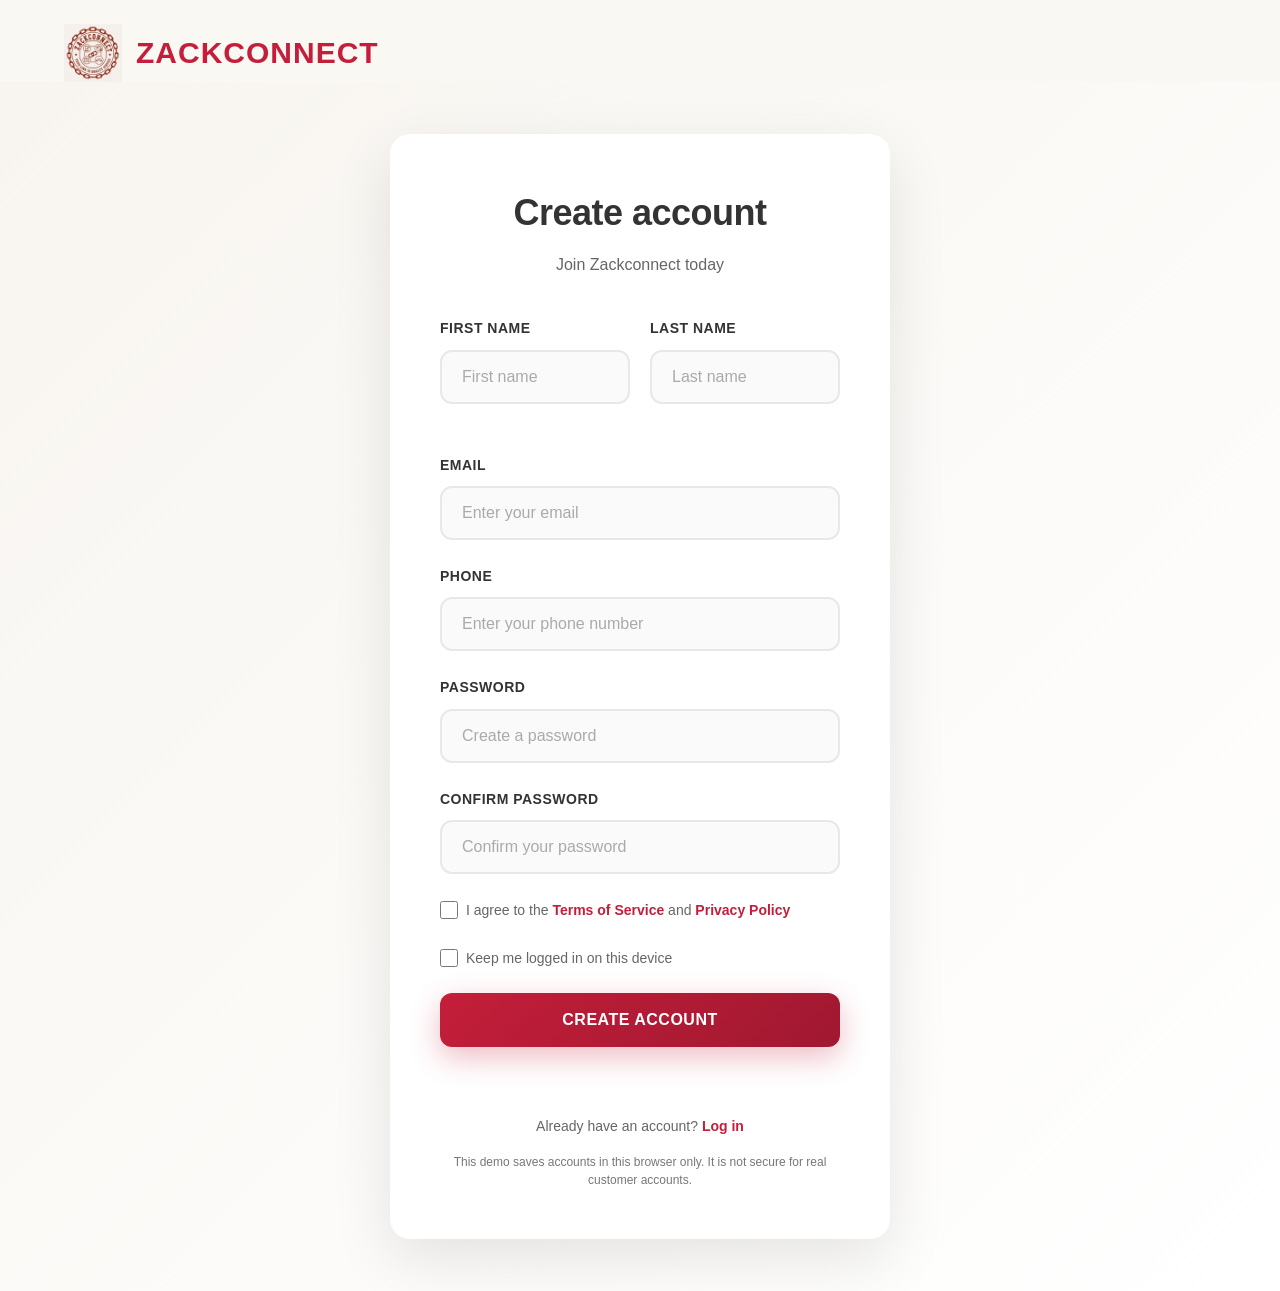
==== commit 5924b13d: "Add import and tricycle purchase requests Expand import enquiry options and admin views, and add tri" ====
--- a/admin.html
+++ b/admin.html
@@ -93,6 +93,15 @@
 
     <section class="admin-catalog-section">
         <div class="container">
+            <h2 class="admin-section-title">Software project requests</h2>
+            <p class="admin-catalog-description">Project descriptions and contact details submitted from the Software page. Download an attached PDF to review the full brief.</p>
+            <p class="admin-catalog-status" id="adminSoftwareProjectsStatus" aria-live="polite"></p>
+            <div class="software-project-admin-list" id="adminSoftwareProjectsList"></div>
+        </div>
+    </section>
+
+    <section class="admin-catalog-section">
+        <div class="container">
             <h2 class="admin-section-title">Manage data bundles</h2>
             <p class="admin-catalog-description">Set a price for an existing bundle or add a bundle for another network or size. Changes update the Data Bundles page in this browser; keep both pages on the same site address.</p>
             <form class="admin-catalog-form" id="bundleAdminForm">
--- a/style.css
+++ b/style.css
@@ -579,6 +579,99 @@
     background-color: #a01830;
 }
 
+.software-cta-button:disabled {
+    cursor: wait;
+    opacity: 0.7;
+}
+
+.software-project-form {
+    max-width: 760px;
+    margin: 36px auto 0;
+    padding: 32px;
+    border-radius: 14px;
+    background: #fff;
+    text-align: left;
+    box-shadow: 0 4px 20px rgba(0, 0, 0, 0.06);
+}
+
+.software-project-form h2 {
+    margin: 0 0 8px;
+    color: #333;
+    font-size: 28px;
+}
+
+.software-project-form > p {
+    margin: 0 0 24px;
+    color: #666;
+    line-height: 1.6;
+}
+
+.software-project-fields {
+    display: grid;
+    grid-template-columns: repeat(2, minmax(0, 1fr));
+    gap: 18px;
+    margin-bottom: 22px;
+}
+
+.software-project-fields label {
+    display: flex;
+    flex-direction: column;
+    gap: 8px;
+    color: #333;
+    font-size: 14px;
+    font-weight: 700;
+}
+
+.software-project-fields input,
+.software-project-fields textarea {
+    width: 100%;
+    min-height: 44px;
+    padding: 10px 12px;
+    border: 1px solid #d8d8d8;
+    border-radius: 8px;
+    background: #fff;
+    color: #222;
+    font: inherit;
+    font-weight: 400;
+}
+
+.software-project-fields select {
+    width: 100%;
+    min-height: 44px;
+    padding: 10px 12px;
+    border: 1px solid #d8d8d8;
+    border-radius: 8px;
+    background: #fff;
+    color: #222;
+    font: inherit;
+    font-weight: 400;
+}
+
+.car-import-budget {
+    display: grid;
+    grid-template-columns: minmax(86px, auto) minmax(0, 1fr);
+    gap: 8px;
+}
+
+.software-project-fields textarea {
+    resize: vertical;
+}
+
+.software-project-description {
+    grid-column: 1 / -1;
+}
+
+.software-project-status {
+    min-height: 24px;
+    margin: 14px 0 0 !important;
+    color: #187647 !important;
+    font-weight: 600;
+}
+
+.software-project-status.error {
+    color: #a01830 !important;
+}
+
 .footer-simple {
     display: flex;
     justify-content: space-between;
@@ -752,6 +845,20 @@
     text-align: center;
 }
 
+.car-import-cta-description {
+    margin: 0 auto 24px;
+    max-width: 680px;
+    color: #555;
+    line-height: 1.6;
+}
+
+.car-cta-actions {
+    display: flex;
+    flex-wrap: wrap;
+    justify-content: center;
+    gap: 14px;
+}
+
 .car-cta-button {
     background-color: #c41e3a;
     color: #fff;
@@ -764,8 +871,73 @@
     transition: background-color 0.3s ease;
 }
 
+.car-cta-button-secondary {
+    background-color: #333;
+}
+
 .car-cta-button:hover {
     background-color: #a01830;
+}
+
+.car-cta-button-secondary:hover {
+    background-color: #1f1f1f;
+}
+
+.car-request-button {
+    display: block;
+    margin: 0 20px 20px;
+    padding: 10px 16px;
+    border: 1px solid #c41e3a;
+    border-radius: 5px;
+    background: #fff;
+    color: #c41e3a;
+    font: inherit;
+    font-weight: 600;
+    cursor: pointer;
+}
+
+.car-request-button:hover {
+    background: #c41e3a;
+    color: #fff;
+}
+
+.car-cost-info-section {
+    padding: 72px 20px;
+    background: #fff;
+    text-align: center;
+}
+
+.car-cost-info-section .car-category {
+    margin-bottom: 12px;
+}
+
+.car-cost-info-title {
+    margin: 0 0 16px;
+    color: #333;
+    font-size: 36px;
+}
+
+.car-cost-info-description,
+.car-cost-info-payment-note {
+    max-width: 760px;
+    margin: 0 auto 16px;
+    color: #555;
+    line-height: 1.6;
+}
+
+.car-cost-info-fee {
+    margin: 20px 0 8px;
+    color: #333;
+    font-size: 22px;
+}
+
+.car-cost-info-fee strong {
+    color: #c41e3a;
+}
+
+.car-cost-info-payment-note {
+    margin-bottom: 24px;
+    font-size: 14px;
 }
 
 /* Bajaj Tricycles Page Styles */
@@ -893,8 +1065,31 @@
     display: flex;
     justify-content: space-between;
     align-items: center;
+    gap: 12px;
     padding-top: 15px;
     border-top: 1px solid #e0e0e0;
+}
+
+.tricycle-card-actions {
+    display: flex;
+    align-items: center;
+    gap: 12px;
+}
+
+.tricycle-buy-button {
+    padding: 8px 14px;
+    border: 0;
+    border-radius: 5px;
+    background: #c41e3a;
+    color: #fff;
+    font: inherit;
+    font-size: 14px;
+    font-weight: 600;
+    cursor: pointer;
+}
+
+.tricycle-buy-button:hover {
+    background: #a01830;
 }
 
 .tricycle-price {
@@ -936,6 +1131,13 @@
 
 .tricycle-cta-button:hover {
     background-color: #a01830;
+}
+
+.tricycle-cta > .container > p {
+    margin: 0 auto 22px;
+    max-width: 680px;
+    color: #555;
+    line-height: 1.6;
 }
 
 /* Enquire Page Styles */
@@ -1230,6 +1432,41 @@
     color: #666;
 }
 
+.software-project-admin-list {
+    display: grid;
+    gap: 14px;
+}
+
+.software-project-admin-card {
+    padding: 20px;
+    border: 1px solid #e5e5e5;
+    border-radius: 12px;
+    background: #fff;
+    box-shadow: 0 4px 16px rgba(0, 0, 0, 0.04);
+}
+
+.software-project-admin-card h3 {
+    margin: 0 0 8px;
+    color: #333;
+    font-size: 20px;
+}
+
+.software-project-admin-contact,
+.software-project-admin-date {
+    margin: 0 0 12px;
+    color: #666;
+    font-size: 14px;
+    overflow-wrap: anywhere;
+}
+
+.software-project-admin-description {
+    margin: 0 0 14px;
+    color: #333;
+    line-height: 1.7;
+    white-space: pre-wrap;
+    overflow-wrap: anywhere;
+}
+
 .status-badge {
     padding: 6px 12px;
     border-radius: 20px;
@@ -3215,6 +3452,18 @@
 }
 
 @media (max-width: 560px) {
+    .software-project-form {
+        padding: 20px;
+    }
+
+    .software-project-fields {
+        grid-template-columns: 1fr;
+    }
+
+    .software-project-description {
+        grid-column: auto;
+    }
+
     .admin-catalog-form {
         grid-template-columns: 1fr;
         padding: 18px;
